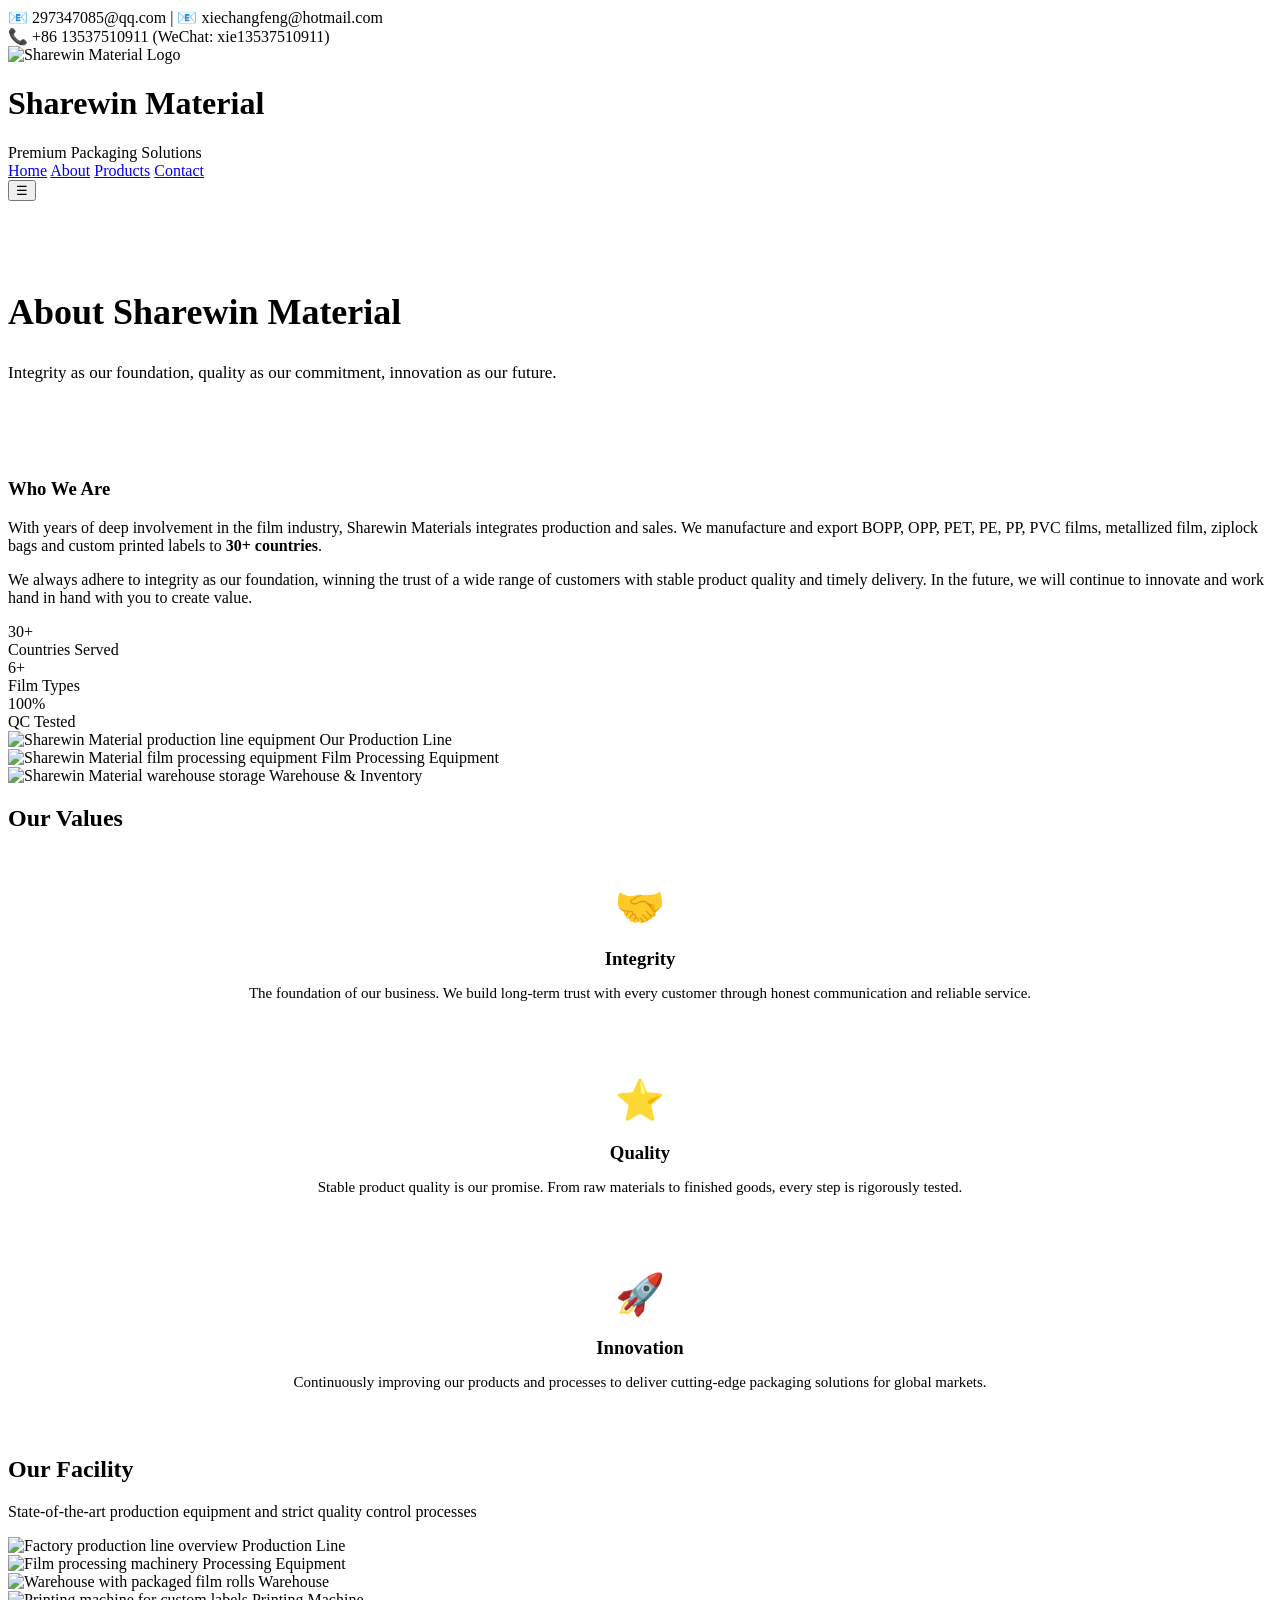
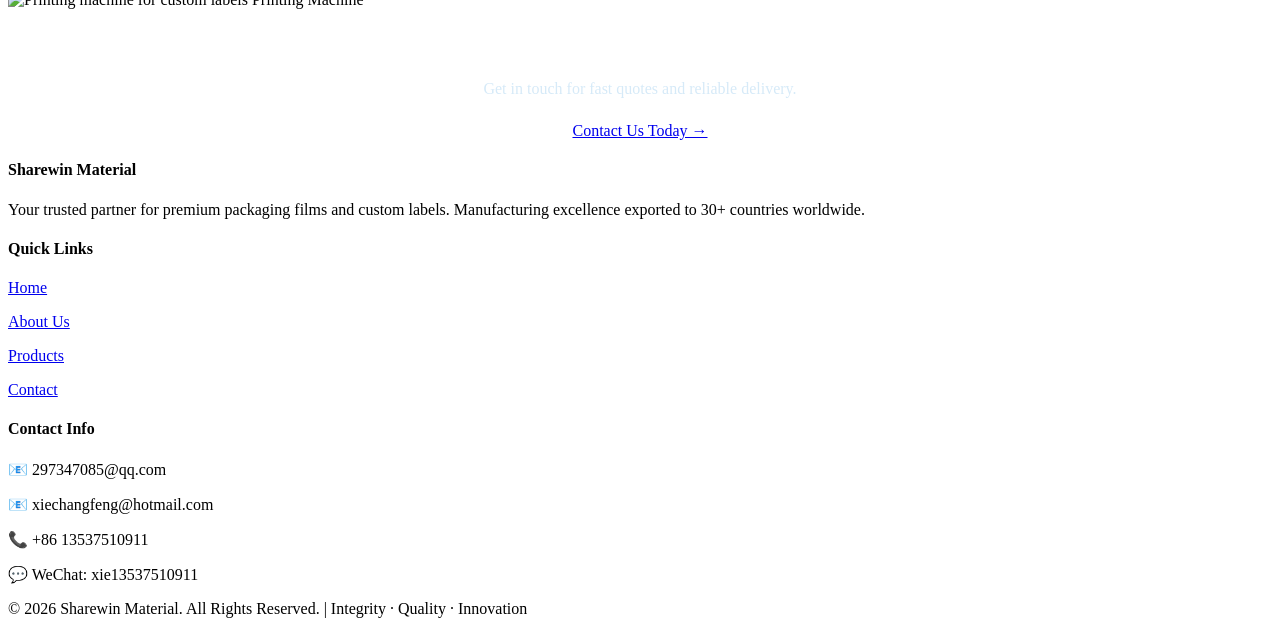
==== about.html @ 736693bd "Add files via upload" ====
<!DOCTYPE html>
<html lang="en">
<head>
  <meta charset="UTF-8">
  <meta name="viewport" content="width=device-width, initial-scale=1.0">
  <meta name="description" content="About Sharewin Material - Leading manufacturer and exporter of packaging films and custom labels. Years of industry experience, serving 30+ countries with integrity and quality.">
  <meta name="keywords" content="Sharewin Material, packaging film manufacturer, about us, BOPP OPP PET PE PP PVC films, metallized film, ziplock bags, custom labels">
  <meta property="og:title" content="About Sharewin Material - Packaging Film Manufacturer">
  <meta property="og:description" content="With years of deep involvement in the film industry, Sharewin Materials integrates production and sales, exporting to 30+ countries.">
  <link rel="canonical" href="https://sharewinmaterial.com/about.html">
  <title>About Us - Sharewin Material</title>
  <link rel="stylesheet" href="css/style.css">
  <link rel="icon" type="image/svg+xml" href="images/favicon.svg">
</head>
<body>

  <!-- Top Bar -->
  <div class="top-bar">
    <div class="container">
      <div>
        <span>📧 297347085@qq.com | 📧 xiechangfeng@hotmail.com</span>
      </div>
      <div>
        <span>📞 +86 13537510911 (WeChat: xie13537510911)</span>
      </div>
    </div>
  </div>

  <!-- Header -->
  <header class="header">
    <div class="container">
      <div class="logo">
        <img src="images/logo.svg" alt="Sharewin Material Logo">
        <div class="logo-text">
          <h1>Sharewin Material</h1>
          <span>Premium Packaging Solutions</span>
        </div>
      </div>
      <nav class="nav" id="nav">
        <a href="index.html">Home</a>
        <a href="about.html" class="active">About</a>
        <a href="products.html">Products</a>
        <a href="contact.html">Contact</a>
      </nav>
      <button class="nav-toggle" id="navToggle" aria-label="Toggle navigation">☰</button>
    </div>
  </header>

  <!-- Page Hero -->
  <section class="hero" style="padding: 60px 0;">
    <div class="container">
      <div class="hero-content" style="max-width: 800px;">
        <h2 style="font-size: 36px;">About Sharewin Material</h2>
        <p style="font-size: 17px;">Integrity as our foundation, quality as our commitment, innovation as our future.</p>
      </div>
    </div>
  </section>

  <!-- About Content -->
  <section class="section">
    <div class="container">
      <div class="about-grid">
        <div class="about-text">
          <h3>Who We Are</h3>
          <p>With years of deep involvement in the film industry, Sharewin Materials integrates production and sales. We manufacture and export BOPP, OPP, PET, PE, PP, PVC films, metallized film, ziplock bags and custom printed labels to <strong>30+ countries</strong>.</p>
          <p>We always adhere to integrity as our foundation, winning the trust of a wide range of customers with stable product quality and timely delivery. In the future, we will continue to innovate and work hand in hand with you to create value.</p>

          <div class="about-stats">
            <div class="stat-card">
              <div class="number">30+</div>
              <div class="label">Countries Served</div>
            </div>
            <div class="stat-card">
              <div class="number">6+</div>
              <div class="label">Film Types</div>
            </div>
            <div class="stat-card">
              <div class="number">100%</div>
              <div class="label">QC Tested</div>
            </div>
          </div>
        </div>
        <div class="about-images">
          <div class="about-img-wrap tall">
            <img src="images/factory-production-line-2.webp" alt="Sharewin Material production line equipment" loading="lazy">
            <span class="img-caption">Our Production Line</span>
          </div>
          <div class="about-img-wrap">
            <img src="images/factory-production-line-1.webp" alt="Sharewin Material film processing equipment" loading="lazy">
            <span class="img-caption">Film Processing Equipment</span>
          </div>
          <div class="about-img-wrap">
            <img src="images/factory-warehouse.webp" alt="Sharewin Material warehouse storage" loading="lazy">
            <span class="img-caption">Warehouse & Inventory</span>
          </div>
        </div>
      </div>
    </div>
  </section>

  <!-- Values Section -->
  <section class="section section-alt">
    <div class="container">
      <div class="section-header">
        <h2>Our Values</h2>
        <div class="divider"></div>
      </div>
      <div class="about-grid" style="grid-template-columns: repeat(3, 1fr); gap: 30px;">
        <div style="text-align: center; padding: 30px; background: #fff; border-radius: 10px; box-shadow: var(--shadow-sm);">
          <div style="font-size: 40px; margin-bottom: 16px;">🤝</div>
          <h3 style="color: var(--color-primary); margin-bottom: 12px;">Integrity</h3>
          <p style="color: var(--color-text-light); font-size: 15px;">The foundation of our business. We build long-term trust with every customer through honest communication and reliable service.</p>
        </div>
        <div style="text-align: center; padding: 30px; background: #fff; border-radius: 10px; box-shadow: var(--shadow-sm);">
          <div style="font-size: 40px; margin-bottom: 16px;">⭐</div>
          <h3 style="color: var(--color-primary); margin-bottom: 12px;">Quality</h3>
          <p style="color: var(--color-text-light); font-size: 15px;">Stable product quality is our promise. From raw materials to finished goods, every step is rigorously tested.</p>
        </div>
        <div style="text-align: center; padding: 30px; background: #fff; border-radius: 10px; box-shadow: var(--shadow-sm);">
          <div style="font-size: 40px; margin-bottom: 16px;">🚀</div>
          <h3 style="color: var(--color-primary); margin-bottom: 12px;">Innovation</h3>
          <p style="color: var(--color-text-light); font-size: 15px;">Continuously improving our products and processes to deliver cutting-edge packaging solutions for global markets.</p>
        </div>
      </div>
    </div>
  </section>

  <!-- Factory Gallery -->
  <section class="section">
    <div class="container">
      <div class="section-header">
        <h2>Our Facility</h2>
        <div class="divider"></div>
        <p>State-of-the-art production equipment and strict quality control processes</p>
      </div>
      <div class="about-images" style="grid-template-columns: repeat(4, 1fr);">
        <div class="about-img-wrap">
          <img src="images/factory-production-line-2.webp" alt="Factory production line overview" loading="lazy">
          <span class="img-caption">Production Line</span>
        </div>
        <div class="about-img-wrap">
          <img src="images/factory-production-line-1.webp" alt="Film processing machinery" loading="lazy">
          <span class="img-caption">Processing Equipment</span>
        </div>
        <div class="about-img-wrap">
          <img src="images/factory-warehouse.webp" alt="Warehouse with packaged film rolls" loading="lazy">
          <span class="img-caption">Warehouse</span>
        </div>
        <div class="about-img-wrap">
          <img src="images/printed-label-machine.webp" alt="Printing machine for custom labels" loading="lazy">
          <span class="img-caption">Printing Machine</span>
        </div>
      </div>
    </div>
  </section>

  <!-- CTA -->
  <section class="section" style="background: var(--color-primary); color: #fff; text-align: center;">
    <div class="container">
      <h2 style="color: #fff; font-size: 28px; margin-bottom: 16px;">Interested in Working With Us?</h2>
      <p style="color: #d6eaf8; margin-bottom: 24px;">Get in touch for fast quotes and reliable delivery.</p>
      <a href="contact.html" class="btn btn-primary">Contact Us Today →</a>
    </div>
  </section>

  <!-- Footer -->
  <footer class="footer">
    <div class="container">
      <div>
        <h4>Sharewin Material</h4>
        <p>Your trusted partner for premium packaging films and custom labels. Manufacturing excellence exported to 30+ countries worldwide.</p>
      </div>
      <div>
        <h4>Quick Links</h4>
        <p><a href="index.html">Home</a></p>
        <p><a href="about.html">About Us</a></p>
        <p><a href="products.html">Products</a></p>
        <p><a href="contact.html">Contact</a></p>
      </div>
      <div>
        <h4>Contact Info</h4>
        <p>📧 297347085@qq.com</p>
        <p>📧 xiechangfeng@hotmail.com</p>
        <p>📞 +86 13537510911</p>
        <p>💬 WeChat: xie13537510911</p>
      </div>
      <div class="footer-bottom">
        <p>&copy; 2026 Sharewin Material. All Rights Reserved. | Integrity · Quality · Innovation</p>
      </div>
    </div>
  </footer>

  <script>
    document.getElementById('navToggle').addEventListener('click', function() {
      document.getElementById('nav').classList.toggle('open');
    });
  </script>
</body>
</html>
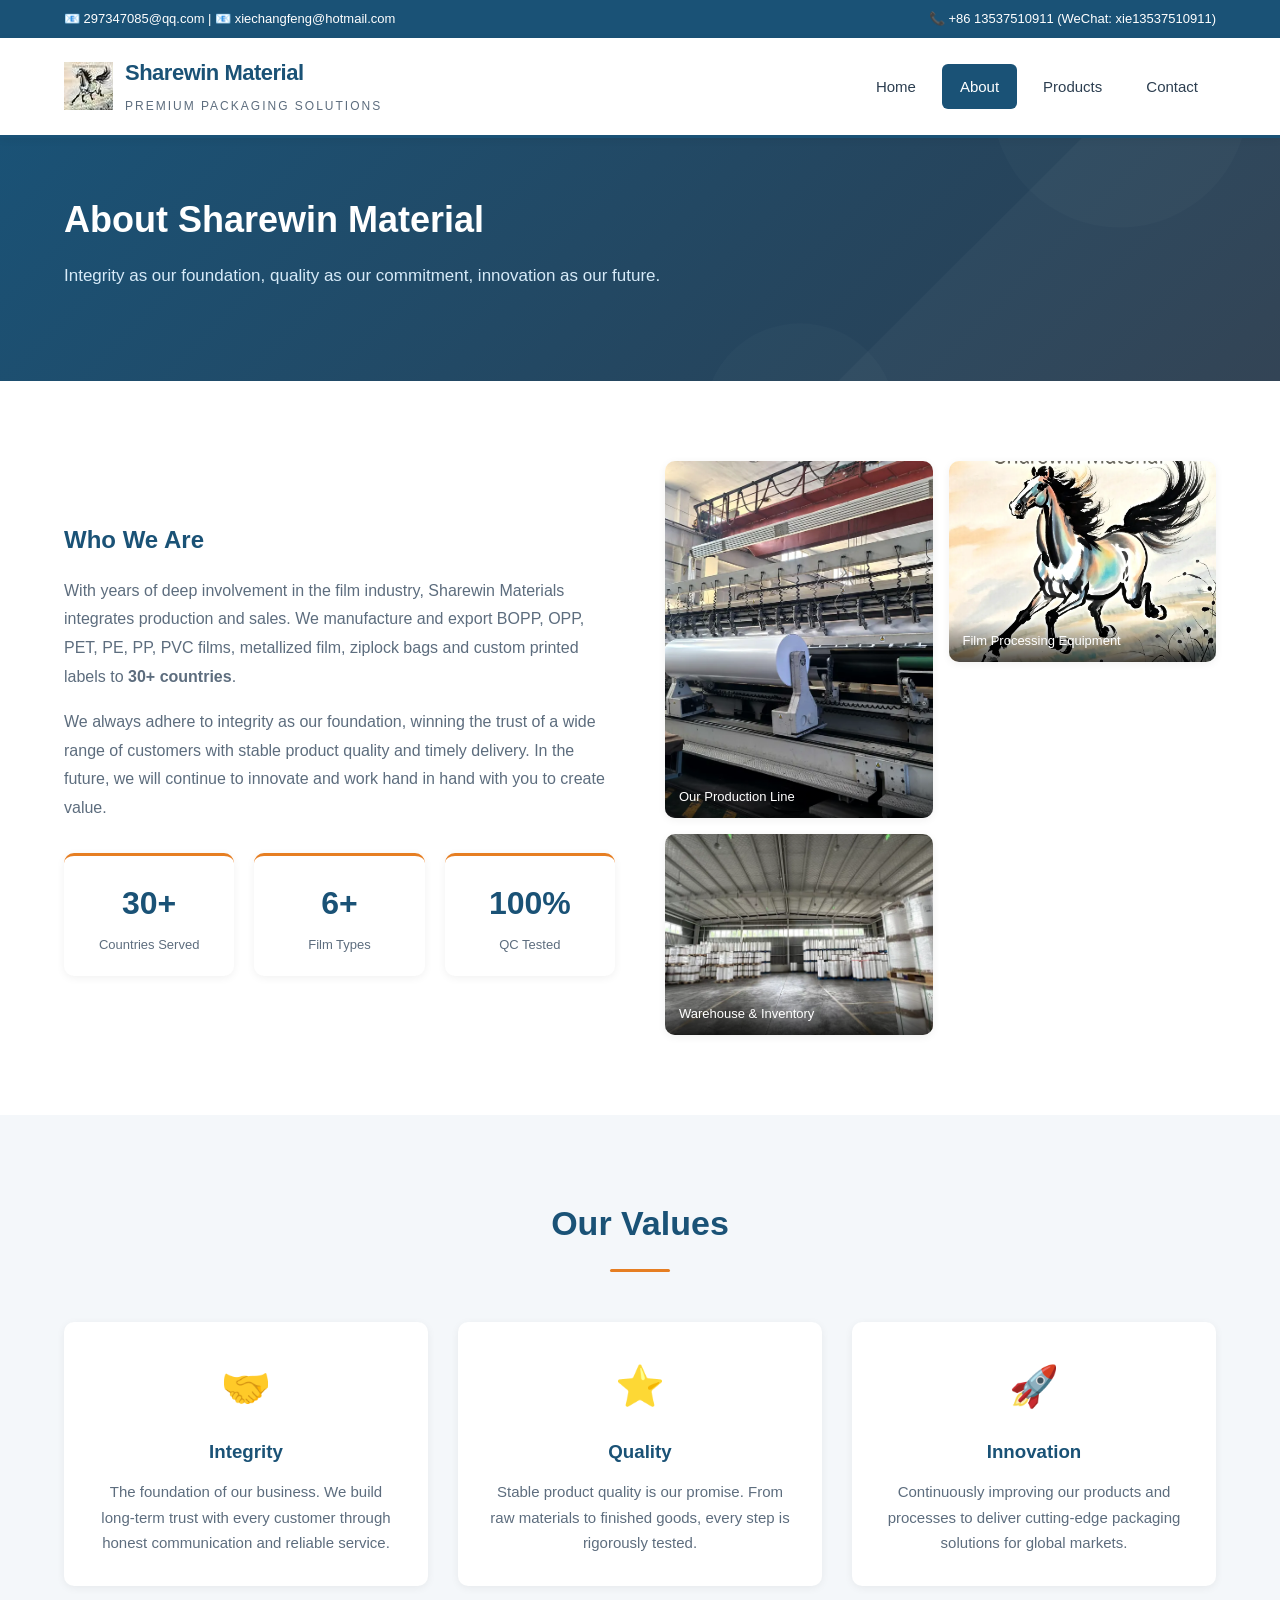
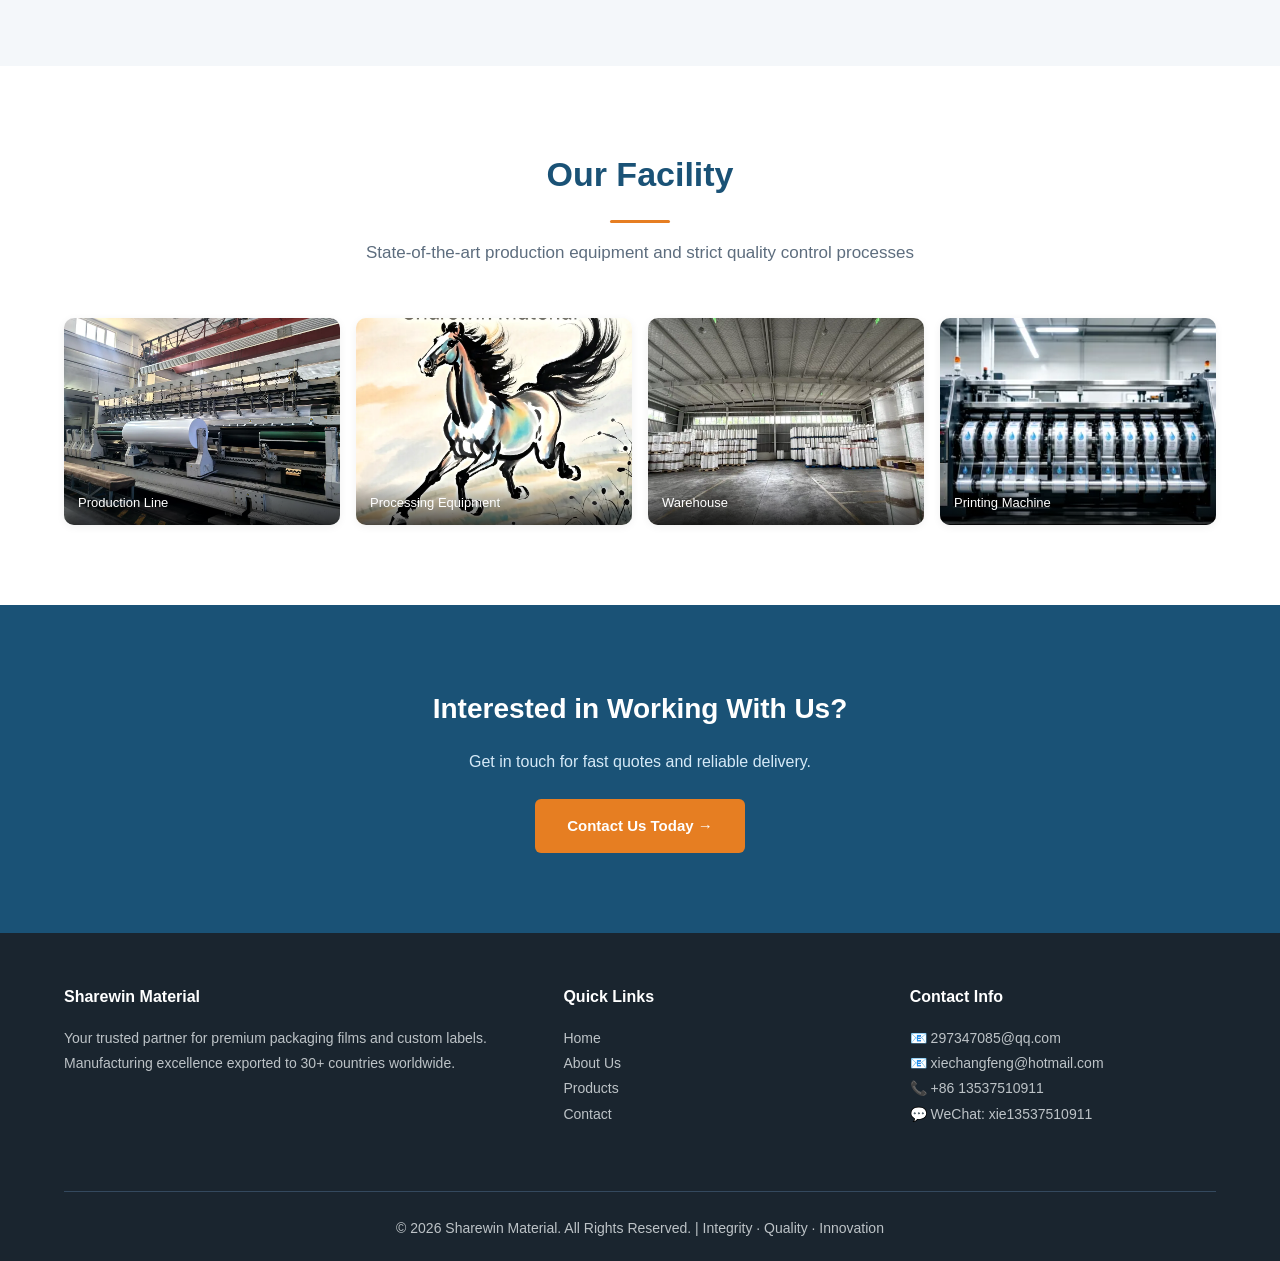
==== commit d141974e: "Add files via upload" ====
--- a/about.html
+++ b/about.html
@@ -30,12 +30,16 @@
   <header class="header">
     <div class="container">
       <div class="logo">
-        <img src="images/logo.svg" alt="Sharewin Material Logo">
-        <div class="logo-text">
-          <h1>Sharewin Material</h1>
-          <span>Premium Packaging Solutions</span>
-        </div>
-      </div>
+  <picture>
+    <source media="(max-width: 768px)" srcset="images/logo-nav-mobile.webp" type="image/webp">
+    <img src="images/logo-nav.webp" alt="Sharewin Material" class="logo-img"
+         width="49" height="48" loading="eager" fetchpriority="high">
+  </picture>
+  <div class="logo-text">
+    <h1>Sharewin Material</h1>
+    <span>Premium Packaging Solutions</span>
+  </div>
+</div>
       <nav class="nav" id="nav">
         <a href="index.html">Home</a>
         <a href="about.html" class="active">About</a>
--- a/css/style.css
+++ b/css/style.css
@@ -0,0 +1,978 @@
+/* ============================================
+   Sharewin Material - Corporate B2B Style
+   ============================================ */
+
+/* --- Reset & Base --- */
+*,
+*::before,
+*::after {
+  margin: 0;
+  padding: 0;
+  box-sizing: border-box;
+}
+
+:root {
+  --color-primary: #1a5276;
+  --color-primary-light: #2980b9;
+  --color-accent: #e67e22;
+  --color-accent-hover: #d35400;
+  --color-bg: #ffffff;
+  --color-bg-alt: #f4f7fa;
+  --color-text: #2c3e50;
+  --color-text-light: #5d6d7e;
+  --color-border: #e0e6ed;
+  --shadow-sm: 0 2px 8px rgba(0, 0, 0, 0.06);
+  --shadow-md: 0 4px 16px rgba(0, 0, 0, 0.1);
+  --shadow-lg: 0 8px 30px rgba(0, 0, 0, 0.12);
+  --radius: 6px;
+  --radius-lg: 10px;
+  --max-width: 1200px;
+  --transition: all 0.3s ease;
+}
+
+html {
+  scroll-behavior: smooth;
+  scroll-padding-top: 80px;
+}
+
+body {
+  font-family: 'Segoe UI', 'Helvetica Neue', Arial, sans-serif;
+  font-size: 16px;
+  line-height: 1.7;
+  color: var(--color-text);
+  background: var(--color-bg);
+  -webkit-font-smoothing: antialiased;
+}
+
+a {
+  color: var(--color-primary-light);
+  text-decoration: none;
+  transition: var(--transition);
+}
+
+a:hover {
+  color: var(--color-accent);
+}
+
+img {
+  max-width: 100%;
+  height: auto;
+  display: block;
+}
+
+.container {
+  max-width: var(--max-width);
+  margin: 0 auto;
+  padding: 0 24px;
+}
+
+/* --- Top Bar --- */
+.top-bar {
+  background: var(--color-primary);
+  color: #fff;
+  font-size: 13px;
+  padding: 8px 0;
+}
+
+.top-bar .container {
+  display: flex;
+  justify-content: space-between;
+  align-items: center;
+  flex-wrap: wrap;
+  gap: 10px;
+}
+
+.top-bar a {
+  color: #d6eaf8;
+}
+
+.top-bar a:hover {
+  color: #fff;
+}
+
+.top-bar i {
+  margin-right: 5px;
+}
+
+/* --- Header / Nav --- */
+.header {
+  background: #fff;
+  box-shadow: var(--shadow-sm);
+  position: sticky;
+  top: 0;
+  z-index: 1000;
+  border-bottom: 3px solid var(--color-primary);
+}
+
+.header .container {
+  display: flex;
+  justify-content: space-between;
+  align-items: center;
+  padding: 16px 24px;
+}
+
+.logo {
+  display: flex;
+  align-items: center;
+  gap: 12px;
+}
+
+.logo-img {
+  height: 48px;
+  width: auto;
+  display: block;
+}
+
+@media (max-width: 768px) {
+  .logo-img {
+    height: 38px;
+  }
+}
+.logo-text h1 {
+  font-size: 22px;
+  font-weight: 700;
+  color: var(--color-primary);
+  letter-spacing: -0.5px;
+}
+
+.logo-text span {
+  font-size: 12px;
+  color: var(--color-text-light);
+  text-transform: uppercase;
+  letter-spacing: 2px;
+}
+
+.nav {
+  display: flex;
+  gap: 8px;
+  align-items: center;
+}
+
+.nav a {
+  padding: 10px 18px;
+  border-radius: var(--radius);
+  font-weight: 500;
+  font-size: 15px;
+  color: var(--color-text);
+  transition: var(--transition);
+}
+
+.nav a:hover,
+.nav a.active {
+  background: var(--color-primary);
+  color: #fff;
+}
+
+.nav-toggle {
+  display: none;
+  background: none;
+  border: none;
+  font-size: 28px;
+  color: var(--color-primary);
+  cursor: pointer;
+  padding: 5px;
+}
+
+/* --- Hero Section --- */
+.hero {
+  position: relative;
+  background: linear-gradient(135deg, var(--color-primary) 0%, #2c3e50 100%);
+  color: #fff;
+  padding: 80px 0;
+  overflow: hidden;
+}
+
+.hero::before {
+  content: '';
+  position: absolute;
+  top: 0;
+  right: 0;
+  width: 50%;
+  height: 100%;
+  background: url('data:image/svg+xml,<svg xmlns="http://www.w3.org/2000/svg" viewBox="0 0 400 400"><polygon fill="%23ffffff08" points="0,400 400,0 400,400"/><circle cx="300" cy="100" r="80" fill="%23ffffff05"/><circle cx="100" cy="300" r="60" fill="%23ffffff05"/></svg>') no-repeat center;
+  background-size: cover;
+}
+
+.hero .container {
+  position: relative;
+  z-index: 1;
+}
+
+.hero-content {
+  max-width: 650px;
+}
+
+.hero h2 {
+  font-size: 42px;
+  font-weight: 700;
+  line-height: 1.2;
+  margin-bottom: 20px;
+}
+
+.hero p {
+  font-size: 18px;
+  color: #d6eaf8;
+  margin-bottom: 30px;
+  line-height: 1.8;
+}
+
+.hero-badges {
+  display: flex;
+  gap: 12px;
+  flex-wrap: wrap;
+  margin-bottom: 30px;
+}
+
+.hero-badge {
+  background: rgba(255, 255, 255, 0.12);
+  border: 1px solid rgba(255, 255, 255, 0.2);
+  padding: 8px 16px;
+  border-radius: 20px;
+  font-size: 14px;
+  color: #ecf0f1;
+}
+
+.btn {
+  display: inline-block;
+  padding: 14px 32px;
+  border-radius: var(--radius);
+  font-weight: 600;
+  font-size: 15px;
+  transition: var(--transition);
+  border: none;
+  cursor: pointer;
+  text-align: center;
+}
+
+.btn-primary {
+  background: var(--color-accent);
+  color: #fff;
+}
+
+.btn-primary:hover {
+  background: var(--color-accent-hover);
+  color: #fff;
+  transform: translateY(-2px);
+  box-shadow: var(--shadow-md);
+}
+
+.btn-outline {
+  background: transparent;
+  border: 2px solid #fff;
+  color: #fff;
+}
+
+.btn-outline:hover {
+  background: #fff;
+  color: var(--color-primary);
+}
+
+.hero-buttons {
+  display: flex;
+  gap: 16px;
+  flex-wrap: wrap;
+}
+
+/* --- Section Common --- */
+.section {
+  padding: 80px 0;
+}
+
+.section-alt {
+  background: var(--color-bg-alt);
+}
+
+.section-header {
+  text-align: center;
+  margin-bottom: 50px;
+}
+
+.section-header h2 {
+  font-size: 34px;
+  font-weight: 700;
+  color: var(--color-primary);
+  margin-bottom: 12px;
+}
+
+.section-header p {
+  font-size: 17px;
+  color: var(--color-text-light);
+  max-width: 600px;
+  margin: 0 auto;
+}
+
+.section-header .divider {
+  width: 60px;
+  height: 3px;
+  background: var(--color-accent);
+  margin: 16px auto;
+  border-radius: 2px;
+}
+
+/* --- About Page --- */
+.about-grid {
+  display: grid;
+  grid-template-columns: 1fr 1fr;
+  gap: 50px;
+  align-items: center;
+}
+
+.about-text h3 {
+  font-size: 24px;
+  color: var(--color-primary);
+  margin-bottom: 16px;
+}
+
+.about-text p {
+  margin-bottom: 16px;
+  color: var(--color-text-light);
+  font-size: 16px;
+  line-height: 1.8;
+}
+
+.about-stats {
+  display: grid;
+  grid-template-columns: repeat(3, 1fr);
+  gap: 20px;
+  margin-top: 30px;
+}
+
+.stat-card {
+  text-align: center;
+  padding: 20px;
+  background: #fff;
+  border-radius: var(--radius-lg);
+  box-shadow: var(--shadow-sm);
+  border-top: 3px solid var(--color-accent);
+}
+
+.stat-card .number {
+  font-size: 32px;
+  font-weight: 700;
+  color: var(--color-primary);
+}
+
+.stat-card .label {
+  font-size: 13px;
+  color: var(--color-text-light);
+  margin-top: 4px;
+}
+
+.about-images {
+  display: grid;
+  grid-template-columns: 1fr 1fr;
+  gap: 16px;
+}
+
+.about-images .img-placeholder {
+  aspect-ratio: 4/3;
+  border-radius: var(--radius-lg);
+  overflow: hidden;
+  position: relative;
+  background: var(--color-bg-alt);
+  border: 2px dashed var(--color-border);
+  display: flex;
+  flex-direction: column;
+  align-items: center;
+  justify-content: center;
+  color: var(--color-text-light);
+  font-size: 14px;
+  transition: var(--transition);
+}
+
+.about-images .img-placeholder:hover {
+  border-color: var(--color-primary-light);
+  color: var(--color-primary);
+}
+
+.about-images .img-placeholder .icon {
+  font-size: 36px;
+  margin-bottom: 8px;
+  opacity: 0.5;
+}
+
+.about-images .img-placeholder.tall {
+  grid-row: span 2;
+  aspect-ratio: 3/4;
+}
+
+/* Real image wrappers (replacing placeholders) */
+.about-img-wrap {
+  position: relative;
+  border-radius: var(--radius-lg);
+  overflow: hidden;
+  box-shadow: var(--shadow-sm);
+  transition: var(--transition);
+  aspect-ratio: 4/3;
+}
+
+.about-img-wrap.tall {
+  aspect-ratio: 3/4;
+}
+
+.about-img-wrap img {
+  width: 100%;
+  height: 100%;
+  object-fit: cover;
+  display: block;
+  transition: transform 0.4s ease;
+}
+
+.about-img-wrap:hover img {
+  transform: scale(1.04);
+}
+
+.about-img-wrap .img-caption {
+  position: absolute;
+  bottom: 0;
+  left: 0;
+  right: 0;
+  padding: 10px 14px;
+  background: linear-gradient(to top, rgba(0,0,0,0.7), transparent);
+  color: #fff;
+  font-size: 13px;
+  font-weight: 500;
+}
+
+/* --- Products Page --- */
+.product-categories {
+  display: flex;
+  justify-content: center;
+  gap: 12px;
+  margin-bottom: 40px;
+  flex-wrap: wrap;
+}
+
+.cat-btn {
+  padding: 10px 24px;
+  border: 2px solid var(--color-border);
+  border-radius: 30px;
+  background: #fff;
+  font-size: 15px;
+  font-weight: 500;
+  color: var(--color-text);
+  cursor: pointer;
+  transition: var(--transition);
+}
+
+.cat-btn:hover,
+.cat-btn.active {
+  border-color: var(--color-primary);
+  background: var(--color-primary);
+  color: #fff;
+}
+
+.product-card {
+  background: #fff;
+  border-radius: var(--radius-lg);
+  box-shadow: var(--shadow-sm);
+  overflow: hidden;
+  margin-bottom: 30px;
+  transition: var(--transition);
+  border: 1px solid var(--color-border);
+}
+
+.product-card:hover {
+  box-shadow: var(--shadow-lg);
+  transform: translateY(-3px);
+}
+
+.product-card-header {
+  background: linear-gradient(135deg, var(--color-primary), var(--color-primary-light));
+  color: #fff;
+  padding: 24px 30px;
+  display: flex;
+  justify-content: space-between;
+  align-items: center;
+  cursor: pointer;
+}
+
+.product-card-header h3 {
+  font-size: 22px;
+  font-weight: 600;
+}
+
+.product-card-header .toggle-icon {
+  font-size: 24px;
+  transition: transform 0.3s;
+}
+
+.product-card.open .product-card-header .toggle-icon {
+  transform: rotate(180deg);
+}
+
+.product-card-body {
+  padding: 0;
+  max-height: 0;
+  overflow: hidden;
+  transition: max-height 0.4s ease, padding 0.4s ease;
+}
+
+.product-card.open .product-card-body {
+  padding: 30px;
+  max-height: 2000px;
+}
+
+.product-description {
+  font-size: 15px;
+  color: var(--color-text-light);
+  line-height: 1.8;
+  margin-bottom: 24px;
+}
+
+.product-specs {
+  width: 100%;
+  border-collapse: collapse;
+  margin-bottom: 20px;
+}
+
+.product-specs th,
+.product-specs td {
+  padding: 12px 16px;
+  text-align: left;
+  border-bottom: 1px solid var(--color-border);
+  font-size: 14px;
+}
+
+.product-specs th {
+  background: var(--color-bg-alt);
+  color: var(--color-primary);
+  font-weight: 600;
+  width: 40%;
+}
+
+.product-specs td {
+  color: var(--color-text);
+}
+
+.product-specs tr:last-child th,
+.product-specs tr:last-child td {
+  border-bottom: none;
+}
+
+.product-image-area {
+  background: var(--color-bg-alt);
+  border: 1px solid var(--color-border);
+  border-radius: var(--radius);
+  padding: 16px;
+  text-align: center;
+  color: var(--color-text-light);
+  margin-top: 16px;
+  overflow: hidden;
+}
+
+.product-image-area img {
+  width: 100%;
+  max-height: 400px;
+  object-fit: contain;
+  border-radius: 6px;
+  display: block;
+  margin: 0 auto;
+}
+
+.product-image-area .icon {
+  font-size: 40px;
+  margin-bottom: 10px;
+  opacity: 0.4;
+}
+
+/* --- Contact Page --- */
+.contact-grid {
+  display: grid;
+  grid-template-columns: 1fr 1.2fr;
+  gap: 50px;
+}
+
+.contact-info {
+  background: var(--color-primary);
+  color: #fff;
+  padding: 40px;
+  border-radius: var(--radius-lg);
+}
+
+.contact-info h3 {
+  font-size: 24px;
+  margin-bottom: 24px;
+  color: #fff;
+}
+
+.contact-item {
+  display: flex;
+  align-items: flex-start;
+  gap: 16px;
+  margin-bottom: 24px;
+}
+
+.contact-item .icon {
+  width: 44px;
+  height: 44px;
+  background: rgba(255, 255, 255, 0.12);
+  border-radius: 50%;
+  display: flex;
+  align-items: center;
+  justify-content: center;
+  font-size: 20px;
+  flex-shrink: 0;
+}
+
+.contact-item .label {
+  font-size: 12px;
+  text-transform: uppercase;
+  letter-spacing: 1px;
+  color: #aed6f1;
+  margin-bottom: 2px;
+}
+
+.contact-item .value {
+  font-size: 16px;
+  color: #fff;
+  font-weight: 500;
+}
+
+.contact-item a.value {
+  color: #d6eaf8;
+}
+
+.contact-item a.value:hover {
+  color: var(--color-accent);
+}
+
+/* --- Quote Form --- */
+.quote-form {
+  background: #fff;
+  padding: 40px;
+  border-radius: var(--radius-lg);
+  box-shadow: var(--shadow-md);
+  border: 1px solid var(--color-border);
+}
+
+.quote-form h3 {
+  font-size: 24px;
+  color: var(--color-primary);
+  margin-bottom: 8px;
+}
+
+.quote-form .form-subtitle {
+  color: var(--color-text-light);
+  margin-bottom: 28px;
+  font-size: 15px;
+}
+
+.form-row {
+  display: grid;
+  grid-template-columns: 1fr 1fr;
+  gap: 20px;
+  margin-bottom: 20px;
+}
+
+.form-group {
+  margin-bottom: 20px;
+}
+
+.form-group label {
+  display: block;
+  font-size: 14px;
+  font-weight: 600;
+  color: var(--color-text);
+  margin-bottom: 6px;
+}
+
+.form-group label .required {
+  color: #e74c3c;
+}
+
+.form-group input,
+.form-group select,
+.form-group textarea {
+  width: 100%;
+  padding: 12px 16px;
+  border: 1px solid var(--color-border);
+  border-radius: var(--radius);
+  font-size: 15px;
+  color: var(--color-text);
+  background: #fff;
+  transition: var(--transition);
+  font-family: inherit;
+}
+
+.form-group input:focus,
+.form-group select:focus,
+.form-group textarea:focus {
+  outline: none;
+  border-color: var(--color-primary-light);
+  box-shadow: 0 0 0 3px rgba(41, 128, 185, 0.1);
+}
+
+.form-group textarea {
+  resize: vertical;
+  min-height: 120px;
+}
+
+.form-group select {
+  appearance: none;
+  background-image: url("data:image/svg+xml,%3Csvg xmlns='http://www.w3.org/2000/svg' width='12' height='12' viewBox='0 0 12 12'%3E%3Cpath fill='%235d6d7e' d='M6 8L1 3h10z'/%3E%3C/svg%3E");
+  background-repeat: no-repeat;
+  background-position: right 16px center;
+  padding-right: 40px;
+}
+
+.form-submit {
+  width: 100%;
+  padding: 16px;
+  font-size: 16px;
+  margin-top: 10px;
+}
+
+.form-success {
+  display: none;
+  background: #d4efdf;
+  color: #1e8449;
+  padding: 16px 20px;
+  border-radius: var(--radius);
+  margin-bottom: 20px;
+  font-weight: 500;
+  border: 1px solid #a9dfbf;
+}
+
+/* --- Features Bar --- */
+.features-bar {
+  background: var(--color-bg-alt);
+  padding: 40px 0;
+  border-top: 1px solid var(--color-border);
+  border-bottom: 1px solid var(--color-border);
+}
+
+.features-grid {
+  display: grid;
+  grid-template-columns: repeat(4, 1fr);
+  gap: 30px;
+}
+
+.feature-item {
+  text-align: center;
+}
+
+.feature-item .icon {
+  font-size: 36px;
+  margin-bottom: 10px;
+}
+
+.feature-item h4 {
+  font-size: 16px;
+  color: var(--color-primary);
+  margin-bottom: 4px;
+}
+
+.feature-item p {
+  font-size: 13px;
+  color: var(--color-text-light);
+}
+
+/* --- Footer --- */
+.footer {
+  background: #1a252f;
+  color: #bdc3c7;
+  padding: 50px 0 20px;
+}
+
+.footer .container {
+  display: grid;
+  grid-template-columns: 1.5fr 1fr 1fr;
+  gap: 40px;
+}
+
+.footer h4 {
+  color: #fff;
+  font-size: 16px;
+  margin-bottom: 16px;
+}
+
+.footer p,
+.footer a {
+  font-size: 14px;
+  color: #bdc3c7;
+  line-height: 1.8;
+}
+
+.footer a:hover {
+  color: var(--color-accent);
+}
+
+.footer .footer-bottom {
+  grid-column: 1 / -1;
+  text-align: center;
+  padding-top: 24px;
+  margin-top: 24px;
+  border-top: 1px solid #34495e;
+  font-size: 13px;
+}
+
+/* --- SEO / Accessibility --- */
+.sr-only {
+  position: absolute;
+  width: 1px;
+  height: 1px;
+  padding: 0;
+  margin: -1px;
+  overflow: hidden;
+  clip: rect(0, 0, 0, 0);
+  border: 0;
+}
+
+/* --- Responsive --- */
+@media (max-width: 900px) {
+  .about-grid {
+    grid-template-columns: 1fr;
+  }
+
+  .contact-grid {
+    grid-template-columns: 1fr;
+  }
+
+  .features-grid {
+    grid-template-columns: repeat(2, 1fr);
+  }
+
+  .footer .container {
+    grid-template-columns: 1fr 1fr;
+  }
+
+  .hero h2 {
+    font-size: 32px;
+  }
+
+  .nav {
+    display: none;
+    position: absolute;
+    top: 100%;
+    left: 0;
+    right: 0;
+    background: #fff;
+    flex-direction: column;
+    padding: 16px;
+    box-shadow: var(--shadow-md);
+  }
+
+  .nav.open {
+    display: flex;
+  }
+
+  .nav-toggle {
+    display: block;
+  }
+}
+
+@media (max-width: 600px) {
+  .section {
+    padding: 50px 0;
+  }
+
+  .hero {
+    padding: 50px 0;
+  }
+
+  .hero h2 {
+    font-size: 26px;
+  }
+
+  .form-row {
+    grid-template-columns: 1fr;
+  }
+
+  .about-stats {
+    grid-template-columns: 1fr;
+  }
+
+  .features-grid {
+    grid-template-columns: 1fr;
+  }
+
+  .footer .container {
+    grid-template-columns: 1fr;
+  }
+
+  .top-bar .container {
+    font-size: 12px;
+  }
+}
+/* ===== 移动端产品页精准修复 ===== */
+@media (max-width: 768px) {
+  /* 产品卡片在小屏取消固定最大宽度，改为自适应 */
+  .product-card[style*="max-width"] {
+    max-width: 100% !important;
+    margin-left: 0 !important;
+    margin-right: 0 !important;
+  }
+
+  /* 产品卡片头部的标题和箭头在一行，不换行 */
+  .product-card-header {
+    flex-wrap: nowrap !important;
+    gap: 8px;
+    padding: 16px 18px;
+  }
+
+  .product-card-header h3 {
+    font-size: 17px !important;
+    white-space: normal;
+    word-break: break-word;
+    flex: 1;
+  }
+
+  .product-card-header .toggle-icon {
+    flex-shrink: 0;
+  }
+
+  /* 产品卡片内部内容区域 */
+  .product-card-body {
+    padding: 0 18px 18px !important;
+  }
+
+  /* 规格表格在小屏不溢出 */
+  .product-specs {
+    font-size: 13px;
+    width: 100%;
+    display: table;
+  }
+
+  .product-specs th,
+  .product-specs td {
+    padding: 8px 10px;
+    word-break: break-word;
+  }
+
+  /* 产品图片区域不溢出 */
+  .product-image-area {
+    padding: 10px;
+    margin-top: 12px;
+  }
+
+  .product-image-area img {
+    max-width: 100%;
+    height: auto;
+  }
+
+  /* 请求报价按钮全宽 */
+  .product-card-body .btn {
+    width: 100%;
+    text-align: center;
+  }
+
+  /* 分类导航按钮紧凑排列 */
+  .product-categories {
+    gap: 8px;
+  }
+
+  .cat-btn {
+    padding: 8px 16px;
+    font-size: 13px;
+  }
+
+  /* 页面标题缩小 */
+  .hero h2[style*="font-size"] {
+    font-size: 26px !important;
+  }
+
+  .hero p[style*="font-size"] {
+    font-size: 15px !important;
+  }
+}
